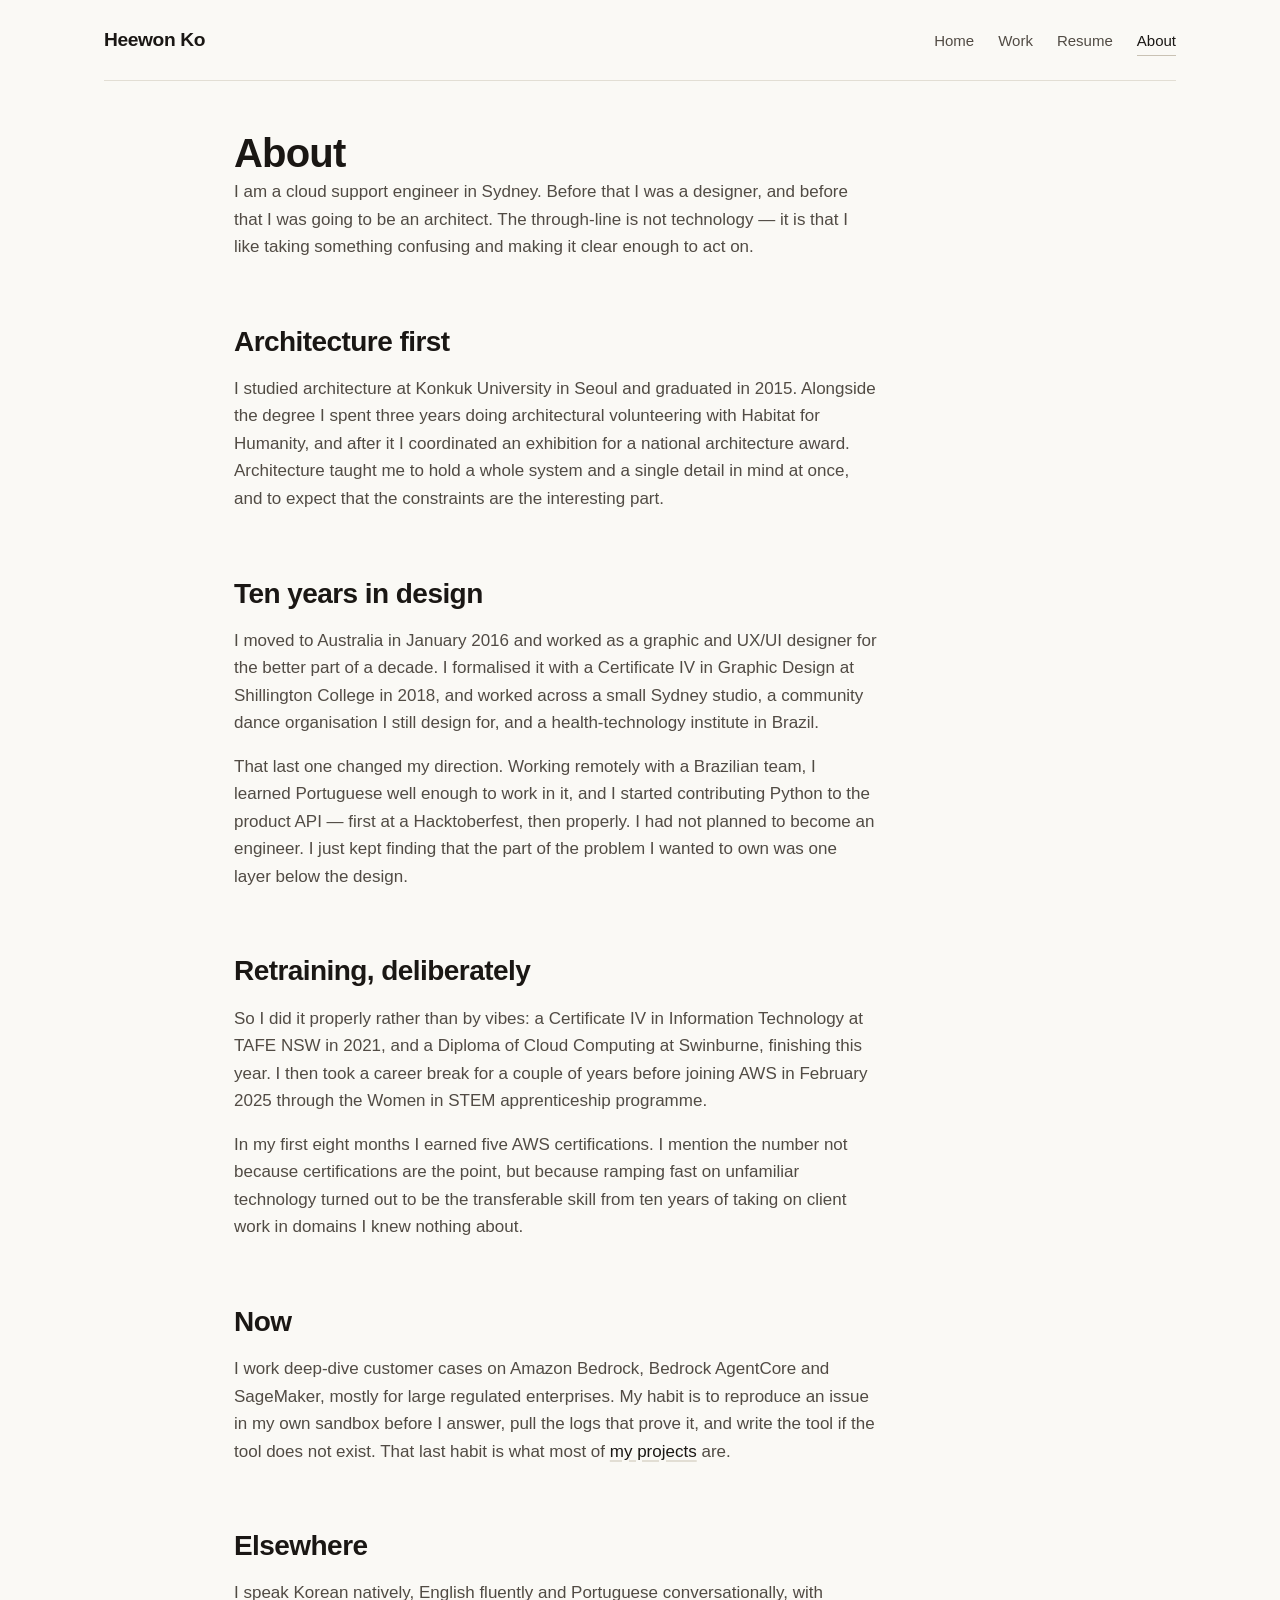
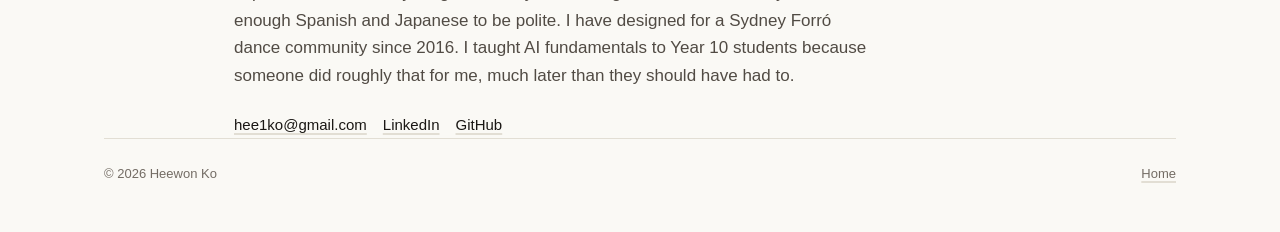
==== about/index.html @ 20b417c7 "Portfolio site: confidentiality gate, design system, first four pages Static site for GitHub Pages. " ====
<!DOCTYPE html>
<html lang="en">
<head>
<meta charset="utf-8">
<meta name="viewport" content="width=device-width, initial-scale=1">
<title>About — Heewon Ko</title>
<meta name="description" content="Architecture, then graphic and UX design across Seoul, Brazil and Sydney, then self-taught Python, then cloud. The long version of a non-linear path.">
<link rel="canonical" href="https://hee1ko.dev/about/">
<link rel="icon" href="/assets/img/favicon.svg" type="image/svg+xml">
<link rel="stylesheet" href="/assets/css/tokens.css">
<link rel="stylesheet" href="/assets/css/site.css">
</head>
<body>
<a class="skip" href="#main">Skip to content</a>

<div class="wrap">
  <header class="site-head">
    <a class="brand" href="/">Heewon&nbsp;Ko</a>
    <nav class="site-nav" aria-label="Main">
      <a href="/">Home</a>
      <a href="/work/">Work</a>
      <a href="/resume/">Resume</a>
      <a href="/about/" aria-current="page">About</a>
    </nav>
  </header>
</div>

<main id="main" class="prose">

  <h1>About</h1>

  <p>
    I am a cloud support engineer in Sydney. Before that I was a designer, and
    before that I was going to be an architect. The through-line is not
    technology — it is that I like taking something confusing and making it
    clear enough to act on.
  </p>

  <h2>Architecture first</h2>
  <p>
    I studied architecture at Konkuk University in Seoul and graduated in 2015.
    Alongside the degree I spent three years doing architectural volunteering
    with Habitat for Humanity, and after it I coordinated an exhibition for a
    national architecture award. Architecture taught me to hold a whole system
    and a single detail in mind at once, and to expect that the constraints are
    the interesting part.
  </p>

  <h2>Ten years in design</h2>
  <p>
    I moved to Australia in January 2016 and worked as a graphic and UX/UI
    designer for the better part of a decade. I formalised it with a Certificate
    IV in Graphic Design at Shillington College in 2018, and worked across a
    small Sydney studio, a community dance organisation I still design for, and
    a health-technology institute in Brazil.
  </p>
  <p>
    That last one changed my direction. Working remotely with a Brazilian team,
    I learned Portuguese well enough to work in it, and I started contributing
    Python to the product API — first at a Hacktoberfest, then properly. I had
    not planned to become an engineer. I just kept finding that the part of the
    problem I wanted to own was one layer below the design.
  </p>

  <h2>Retraining, deliberately</h2>
  <p>
    So I did it properly rather than by vibes: a Certificate IV in Information
    Technology at TAFE NSW in 2021, and a Diploma of Cloud Computing at
    Swinburne, finishing this year. I then took a career break for a couple of
    years before joining AWS in February 2025 through the Women in STEM
    apprenticeship programme.
  </p>
  <p>
    In my first eight months I earned five AWS certifications. I mention the
    number not because certifications are the point, but because ramping fast on
    unfamiliar technology turned out to be the transferable skill from ten years
    of taking on client work in domains I knew nothing about.
  </p>

  <h2>Now</h2>
  <p>
    I work deep-dive customer cases on Amazon Bedrock, Bedrock AgentCore and
    SageMaker, mostly for large regulated enterprises. My habit is to reproduce
    an issue in my own sandbox before I answer, pull the logs that prove it, and
    write the tool if the tool does not exist. That last habit is what most of
    <a href="/work/">my projects</a> are.
  </p>

  <h2>Elsewhere</h2>
  <p>
    I speak Korean natively, English fluently and Portuguese conversationally,
    with enough Spanish and Japanese to be polite. I have designed for a Sydney
    Forró dance community since 2016. I taught AI fundamentals to Year 10
    students because someone did roughly that for me, much later than they
    should have had to.
  </p>

  <ul class="contact">
    <li><a href="mailto:hee1ko@gmail.com">hee1ko@gmail.com</a></li>
    <li><a href="https://www.linkedin.com/in/hee1ko" rel="me">LinkedIn</a></li>
    <li><a href="https://github.com/Hee1ko" rel="me">GitHub</a></li>
  </ul>

</main>

<div class="wrap">
  <footer class="site-foot">
    <span>© 2026 Heewon Ko</span>
    <span><a href="/">Home</a></span>
  </footer>
</div>
</body>
</html>
---- assets/css/tokens.css ----
/* ==========================================================================
   Design tokens. Custom properties only, no selectors, so this can be linked
   ahead of every other sheet.

   One source of truth for the site, the resume, and every slide deck. Contrast
   ratios below are measured against --paper and were verified numerically, not
   estimated. Two colours from the original resume were replaced because they
   fail WCAG AA for body text:

     #c15f3c accent      4.01:1  ->  --hero  #b85536  4.54:1
     #7d7a70 meta text   4.08:1  ->  --ink3  #736c64  4.91:1

   Four greys and exactly one accent. Do not add a second accent.
   ========================================================================== */

:root {
  /* --- surfaces ------------------------------------------------------- */
  --paper: #faf9f5;   /* page ground. warm, never pure white              */
  --card:  #ffffff;   /* raised sheet: resume page, project card, node    */
  --sunk:  #f1f0ec;   /* code chip, callout, inset panel                 */
  --shell: #edece7;   /* screen-only backdrop behind the resume sheet     */

  /* --- ink ------------------------------------------------------------ */
  --ink:   #1a1714;   /* 16.94:1  headings, emphasis                     */
  --ink2:  #514b44;   /*  8.17:1  body text                             */
  --ink3:  #736c64;   /*  4.91:1  meta, captions, dates                 */

  /* --- accent (exactly one) ------------------------------------------- */
  --hero:  #b85536;   /*  4.54:1  terracotta                            */

  /* --- lines ---------------------------------------------------------- */
  --line:  #c9c2b4;   /* diagram strokes, 1.5px                          */
  --rule:  #e2ded4;   /* hairlines, dividers, link underlines            */

  /* --- type ------------------------------------------------------------
     System stack, deliberately. Zero bytes, zero licensing question, and
     it already looks right -- this is the stack the resume shipped with.
     To adopt a webfont later, change --font-display here and nowhere else;
     confirm the licence permits redistributing the files in a public repo,
     which is a stricter test than "free for commercial use".
     -------------------------------------------------------------------- */
  --font-display: -apple-system, BlinkMacSystemFont, "Segoe UI",
                  "Helvetica Neue", Arial, sans-serif;
  --font-body:    -apple-system, BlinkMacSystemFont, "Segoe UI",
                  "Helvetica Neue", Arial, sans-serif;
  --font-mono:    ui-monospace, "SF Mono", SFMono-Regular, Menlo, Monaco,
                  "Courier New", monospace;

  /* type scale */
  --fs-hero: clamp(2.25rem, 6vw, 3.75rem);
  --fs-1:    clamp(1.75rem, 4vw, 2.5rem);
  --fs-2:    clamp(1.35rem, 3vw, 1.75rem);
  --fs-3:    1.2rem;
  --fs-body: 1.0625rem;
  --fs-meta: 0.9375rem;
  --fs-micro: 0.8125rem;

  --lh-head: 1.22;
  --lh-stmt: 1.16;
  --lh-body: 1.62;

  /* --- space ---------------------------------------------------------- */
  --sp-1: 4px;  --sp-2: 8px;  --sp-3: 12px; --sp-4: 16px;
  --sp-5: 24px; --sp-6: 32px; --sp-7: 48px; --sp-8: 64px;
  --sp-9: 96px;

  /* --- measure -------------------------------------------------------- */
  --measure: 68ch;  /* prose column                                       */
  --prose:   860px; /* article width                                      */
  --page:    720px; /* resume sheet, from the original resume.html        */
  --wide:    1120px;

  /* --- shape ---------------------------------------------------------- */
  --radius-sm: 3px;
  --radius:    6px;
  --radius-lg: 8px;
}
---- assets/css/site.css ----
/* ==========================================================================
   Site styles. Uses tokens.css only -- no literal colours below this line.
   Link order: tokens.css, then this. No @import (it serialises requests).
   ========================================================================== */

*, *::before, *::after { box-sizing: border-box; }

html {
  -webkit-text-size-adjust: 100%;
  scroll-behavior: smooth;
}
@media (prefers-reduced-motion: reduce) {
  html { scroll-behavior: auto; }
  *, *::before, *::after { animation: none !important; transition: none !important; }
}

body {
  margin: 0;
  background: var(--paper);
  color: var(--ink2);
  font-family: var(--font-body);
  font-size: var(--fs-body);
  line-height: var(--lh-body);
  -webkit-font-smoothing: antialiased;
}

/* --- skip link: first tab stop, visible only when focused -------------- */
.skip {
  position: absolute; left: -9999px;
  background: var(--ink); color: var(--paper);
  padding: var(--sp-3) var(--sp-4); border-radius: var(--radius);
  z-index: 100;
}
.skip:focus { left: var(--sp-4); top: var(--sp-4); }

:focus-visible {
  outline: 2px solid var(--hero);
  outline-offset: 3px;
  border-radius: var(--radius-sm);
}

/* --- headings ---------------------------------------------------------- */
h1, h2, h3 {
  font-family: var(--font-display);
  color: var(--ink);
  line-height: var(--lh-head);
  letter-spacing: -0.02em;
  margin: 0;
  text-wrap: balance;
}
h1 { font-size: var(--fs-1); }
h2 { font-size: var(--fs-2); margin-top: var(--sp-8); margin-bottom: var(--sp-4); }
h3 { font-size: var(--fs-3); margin-top: var(--sp-6); margin-bottom: var(--sp-2); }

p { margin: 0 0 var(--sp-4); max-width: var(--measure); }
strong { color: var(--ink); font-weight: 650; }

a { color: var(--ink); text-decoration: underline; text-decoration-color: var(--rule);
    text-underline-offset: 3px; text-decoration-thickness: 1.5px; }
a:hover { text-decoration-color: var(--hero); color: var(--hero); }

code, kbd {
  font-family: var(--font-mono);
  font-size: 0.9em;
  background: var(--sunk);
  padding: 1px var(--sp-1);
  border-radius: var(--radius-sm);
}

ul, ol { margin: 0 0 var(--sp-4); padding-left: var(--sp-5); max-width: var(--measure); }
li { margin-bottom: var(--sp-2); }
li::marker { color: var(--line); }

hr { border: 0; border-top: 1px solid var(--rule); margin: var(--sp-7) 0; }

/* --- layout ------------------------------------------------------------ */
.wrap  { max-width: var(--wide);  margin: 0 auto; padding: 0 var(--sp-5); }
.prose { max-width: var(--prose); margin: 0 auto; padding: 0 var(--sp-5); }

main { padding-bottom: var(--sp-9); }

/* --- site header ------------------------------------------------------- */
.site-head {
  display: flex; align-items: baseline; justify-content: space-between;
  gap: var(--sp-5); flex-wrap: wrap;
  padding: var(--sp-5) 0;
  border-bottom: 1px solid var(--rule);
  margin-bottom: var(--sp-7);
}
.site-head .brand {
  font-family: var(--font-display); font-weight: 700; font-size: var(--fs-3);
  color: var(--ink); text-decoration: none; letter-spacing: -0.02em;
}
.site-nav { display: flex; gap: var(--sp-5); flex-wrap: wrap; }
.site-nav a {
  font-size: var(--fs-meta); color: var(--ink2);
  text-decoration: none; padding-bottom: 2px;
  border-bottom: 1.5px solid transparent;
}
.site-nav a:hover { color: var(--hero); border-bottom-color: var(--hero); }
.site-nav a[aria-current="page"] { color: var(--ink); border-bottom-color: var(--line); }

/* --- hero -------------------------------------------------------------- */
.hero { display: grid; grid-template-columns: 1fr auto; gap: var(--sp-7);
        align-items: start; margin-bottom: var(--sp-7); }
.hero h1 { font-size: var(--fs-hero); line-height: var(--lh-stmt);
           letter-spacing: -0.035em; font-weight: 800; }
.hero .lede { font-size: var(--fs-2); color: var(--ink2); line-height: 1.4;
              margin-top: var(--sp-4); max-width: 36ch; text-wrap: pretty; }
.hero .tagline { color: var(--hero); font-weight: 650; font-size: var(--fs-meta);
                 letter-spacing: 0.01em; margin-bottom: var(--sp-3); }
.portrait {
  width: 148px; height: 148px; border-radius: 50%;
  object-fit: cover; border: 1px solid var(--rule);
}
@media (max-width: 640px) {
  .hero { grid-template-columns: 1fr; }
  .portrait { width: 104px; height: 104px; }
}

/* --- cards -------------------------------------------------------------
   max-width:none is load-bearing. The generic `ul` rule above sets
   max-width:68ch for prose lists, which silently collapsed this grid from
   three columns to two -- auto-fit was doing its job against a container
   that was only ~578px wide.
   ---------------------------------------------------------------------- */
.cards {
  display: grid; gap: var(--sp-5);
  grid-template-columns: repeat(auto-fit, minmax(260px, 1fr));
  list-style: none; padding: 0; max-width: none;
}
.card {
  background: var(--card); border: 1px solid var(--rule);
  border-radius: var(--radius-lg); padding: var(--sp-5);
  display: flex; flex-direction: column; gap: var(--sp-3);
}
.card h3 { margin: 0; }
.card h3 a { text-decoration: none; }
.card h3 a:hover { color: var(--hero); }
.card p { margin: 0; font-size: var(--fs-meta); }
.card .meta { color: var(--ink3); font-size: var(--fs-micro); margin: 0; }

.tags { display: flex; flex-wrap: wrap; gap: var(--sp-2); list-style: none; padding: 0; margin: 0; max-width: none; }
.tags li {
  font-family: var(--font-mono); font-size: var(--fs-micro);
  color: var(--ink3); background: var(--sunk);
  padding: 2px var(--sp-2); border-radius: var(--radius-sm); margin: 0;
}

/* --- credential strip -------------------------------------------------- */
.creds { display: flex; flex-wrap: wrap; gap: var(--sp-2) var(--sp-4);
         list-style: none; padding: 0; margin: 0; max-width: none; }
.creds li { font-size: var(--fs-meta); color: var(--ink2); margin: 0; }
.creds li::before { content: "◆"; color: var(--hero); margin-right: var(--sp-2);
                    font-size: 0.7em; vertical-align: 1px; }

/* --- callout ----------------------------------------------------------- */
.note {
  background: var(--sunk); border-left: 2px solid var(--hero);
  border-radius: 0 var(--radius) var(--radius) 0;
  padding: var(--sp-4) var(--sp-5); margin: var(--sp-5) 0;
  max-width: var(--measure);
}
.note :last-child { margin-bottom: 0; }

/* --- contact row ------------------------------------------------------- */
.contact { display: flex; flex-wrap: wrap; gap: var(--sp-4);
           list-style: none; padding: 0; margin: var(--sp-5) 0 0; max-width: none; }
.contact li { margin: 0; font-size: var(--fs-meta); }

/* --- footer ------------------------------------------------------------ */
.site-foot {
  border-top: 1px solid var(--rule);
  padding: var(--sp-5) 0 var(--sp-7);
  color: var(--ink3); font-size: var(--fs-micro);
  display: flex; flex-wrap: wrap; gap: var(--sp-4); justify-content: space-between;
}
.site-foot a { color: var(--ink3); }

/* --- print ------------------------------------------------------------- */
@media print {
  .site-nav, .skip, .site-foot { display: none; }
  body { background: #fff; }
  a { text-decoration: none; }
}
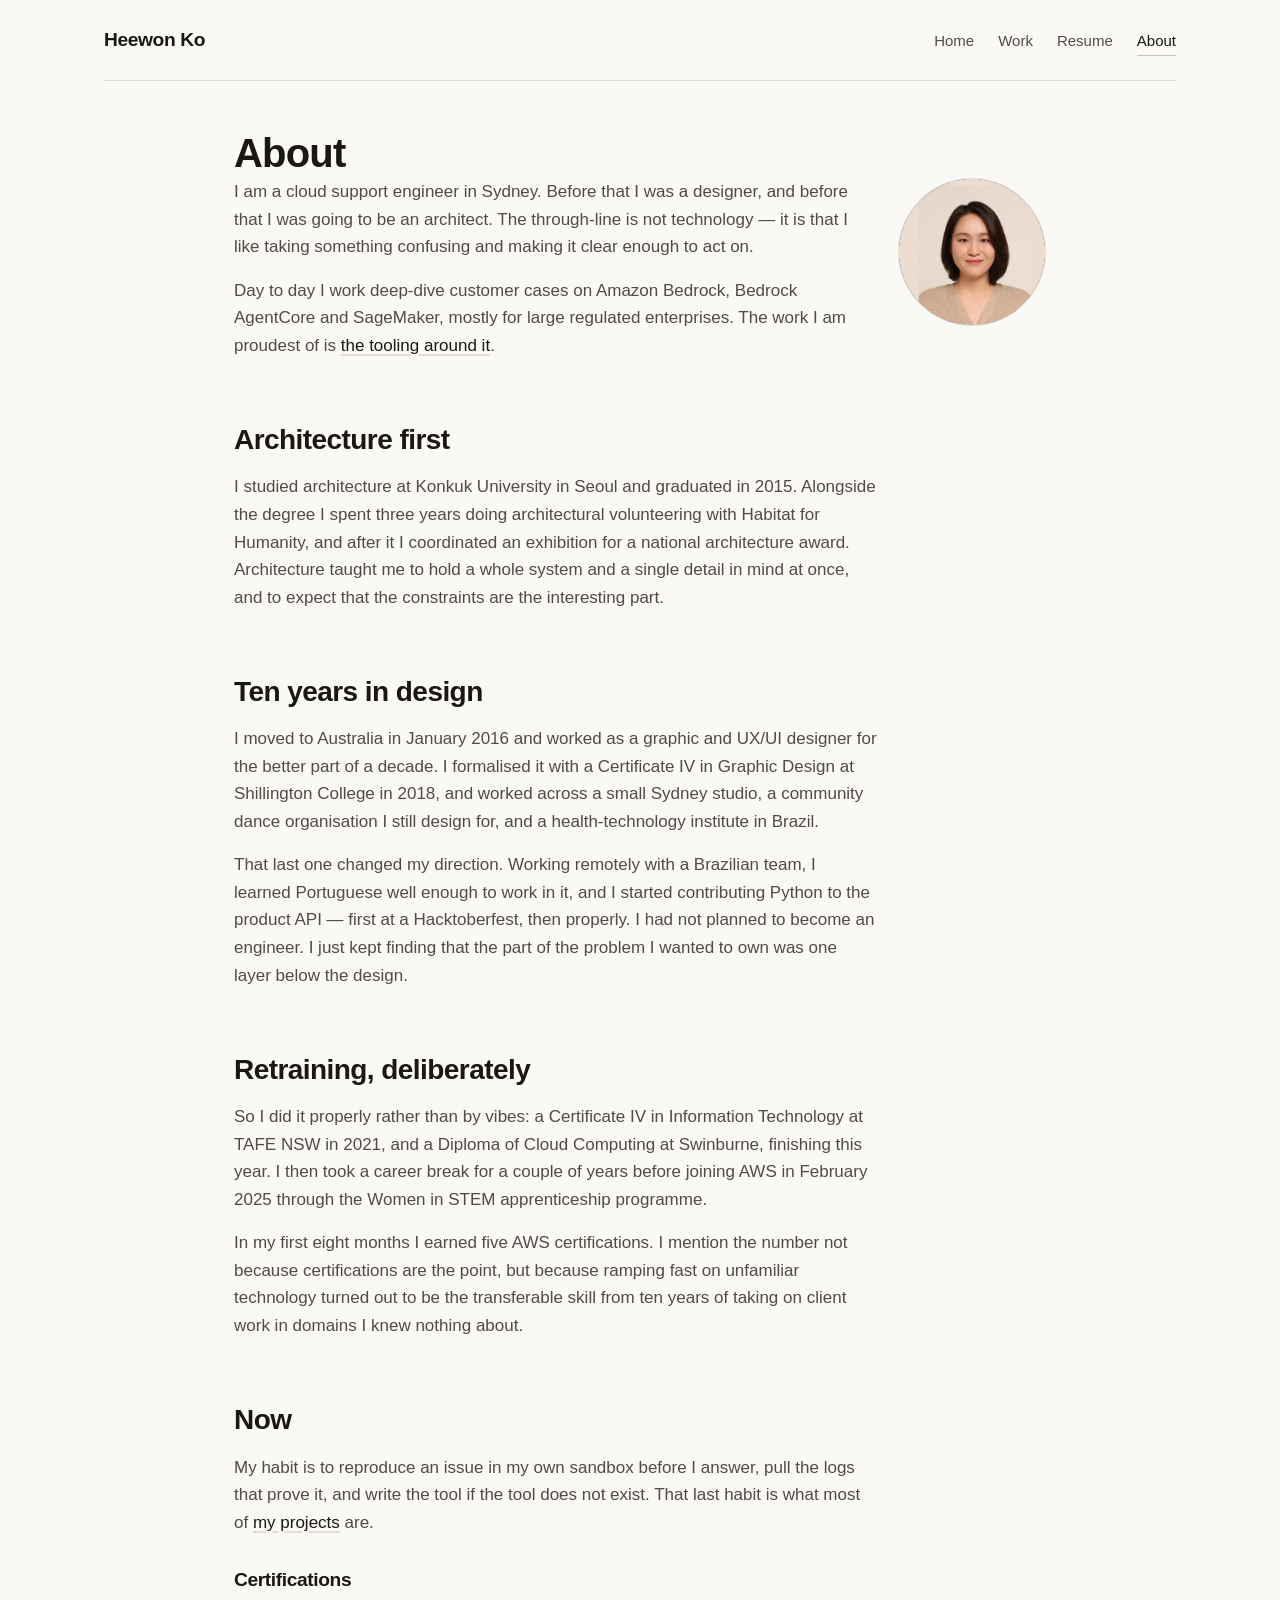
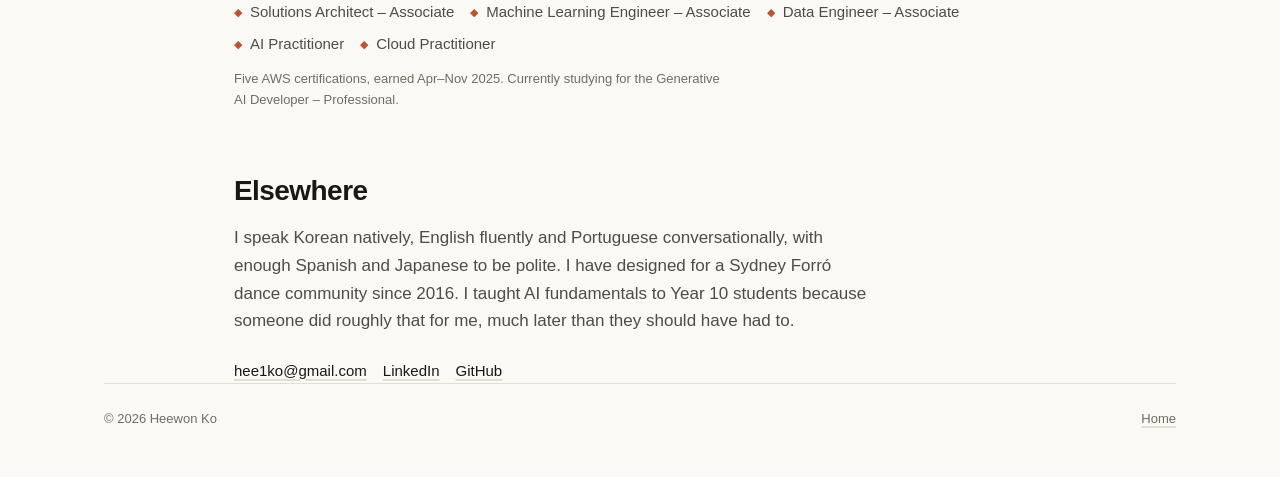
==== commit ff896591: "Replace scrolling home with a one-screen interactive hub Landing page is now a single-viewport hub: " ====
--- a/about/index.html
+++ b/about/index.html
@@ -5,7 +5,7 @@
 <meta name="viewport" content="width=device-width, initial-scale=1">
 <title>About — Heewon Ko</title>
 <meta name="description" content="Architecture, then graphic and UX design across Seoul, Brazil and Sydney, then self-taught Python, then cloud. The long version of a non-linear path.">
-<link rel="canonical" href="https://hee1ko.dev/about/">
+<link rel="canonical" href="https://hee1ko.com/about/">
 <link rel="icon" href="/assets/img/favicon.svg" type="image/svg+xml">
 <link rel="stylesheet" href="/assets/css/tokens.css">
 <link rel="stylesheet" href="/assets/css/site.css">
@@ -29,12 +29,25 @@
 
   <h1>About</h1>
 
-  <p>
-    I am a cloud support engineer in Sydney. Before that I was a designer, and
-    before that I was going to be an architect. The through-line is not
-    technology — it is that I like taking something confusing and making it
-    clear enough to act on.
-  </p>
+  <div class="about-intro">
+    <div>
+      <p>
+        I am a cloud support engineer in Sydney. Before that I was a designer, and
+        before that I was going to be an architect. The through-line is not
+        technology — it is that I like taking something confusing and making it
+        clear enough to act on.
+      </p>
+      <p>
+        Day to day I work deep-dive customer cases on Amazon Bedrock, Bedrock
+        AgentCore and SageMaker, mostly for large regulated enterprises. The work
+        I am proudest of is <a href="/work/">the tooling around it</a>.
+      </p>
+    </div>
+    <picture>
+      <source srcset="/assets/img/headshot.webp" type="image/webp">
+      <img class="portrait" src="/assets/img/headshot.png" alt="Heewon Ko" width="148" height="148">
+    </picture>
+  </div>
 
   <h2>Architecture first</h2>
   <p>
@@ -79,11 +92,22 @@
 
   <h2>Now</h2>
   <p>
-    I work deep-dive customer cases on Amazon Bedrock, Bedrock AgentCore and
-    SageMaker, mostly for large regulated enterprises. My habit is to reproduce
-    an issue in my own sandbox before I answer, pull the logs that prove it, and
-    write the tool if the tool does not exist. That last habit is what most of
-    <a href="/work/">my projects</a> are.
+    My habit is to reproduce an issue in my own sandbox before I answer, pull the
+    logs that prove it, and write the tool if the tool does not exist. That last
+    habit is what most of <a href="/work/">my projects</a> are.
+  </p>
+
+  <h3>Certifications</h3>
+  <ul class="creds">
+    <li>Solutions Architect – Associate</li>
+    <li>Machine Learning Engineer – Associate</li>
+    <li>Data Engineer – Associate</li>
+    <li>AI Practitioner</li>
+    <li>Cloud Practitioner</li>
+  </ul>
+  <p style="color:var(--ink3);font-size:var(--fs-micro);margin-top:var(--sp-3)">
+    Five AWS certifications, earned Apr–Nov 2025. Currently studying for the
+    Generative AI Developer – Professional.
   </p>
 
   <h2>Elsewhere</h2>
--- a/assets/css/site.css
+++ b/assets/css/site.css
@@ -154,6 +154,39 @@
 .creds li::before { content: "◆"; color: var(--hero); margin-right: var(--sp-2);
                     font-size: 0.7em; vertical-align: 1px; }
 
+/* --- about intro: prose left, portrait right ---------------------------- */
+.about-intro {
+  display: grid; grid-template-columns: 1fr auto; gap: var(--sp-6);
+  align-items: start; margin-bottom: var(--sp-5);
+}
+.about-intro p:last-child { margin-bottom: 0; }
+@media (max-width: 640px) {
+  .about-intro { grid-template-columns: 1fr; }
+}
+
+/* --- project page ------------------------------------------------------- */
+.proj-lede { font-size: var(--fs-2); color: var(--ink2); line-height: 1.4;
+             margin: var(--sp-4) 0 var(--sp-5); max-width: 46ch; text-wrap: pretty; }
+.proj-meta {
+  display: grid; gap: var(--sp-3) var(--sp-5);
+  grid-template-columns: repeat(auto-fit, minmax(160px, 1fr));
+  border-top: 1px solid var(--rule); border-bottom: 1px solid var(--rule);
+  padding: var(--sp-4) 0; margin: 0 0 var(--sp-7); max-width: none;
+  list-style: none;
+}
+.proj-meta div { margin: 0; }
+.proj-meta dt, .proj-meta .k {
+  font-family: var(--font-mono); font-size: var(--fs-micro);
+  color: var(--ink3); text-transform: uppercase; letter-spacing: 0.06em;
+  margin-bottom: 2px;
+}
+.proj-meta dd, .proj-meta .v { margin: 0; font-size: var(--fs-meta); color: var(--ink2); }
+
+/* Definition list used for tradeoffs: claim, then consequence. */
+.tradeoffs { margin: 0 0 var(--sp-5); max-width: var(--measure); }
+.tradeoffs dt { color: var(--ink); font-weight: 650; margin-top: var(--sp-4); }
+.tradeoffs dd { margin: var(--sp-1) 0 0; }
+
 /* --- callout ----------------------------------------------------------- */
 .note {
   background: var(--sunk); border-left: 2px solid var(--hero);
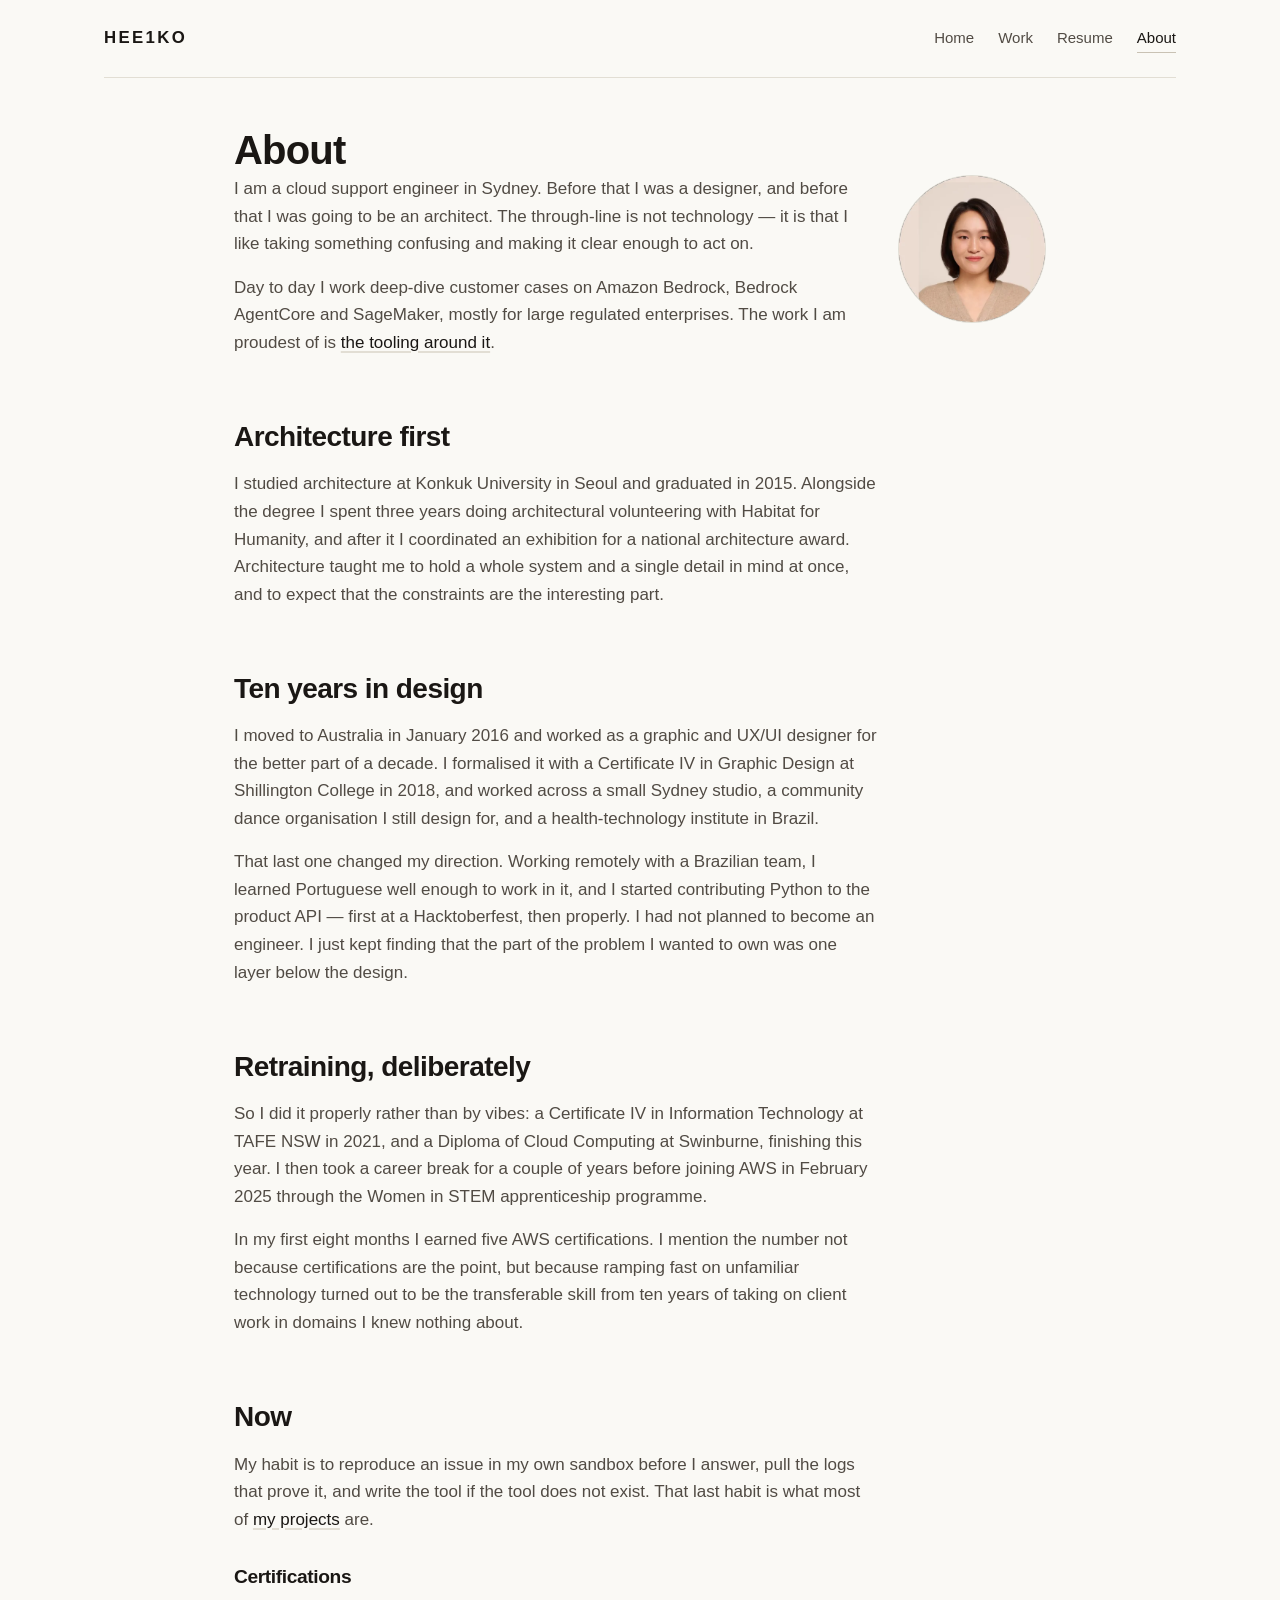
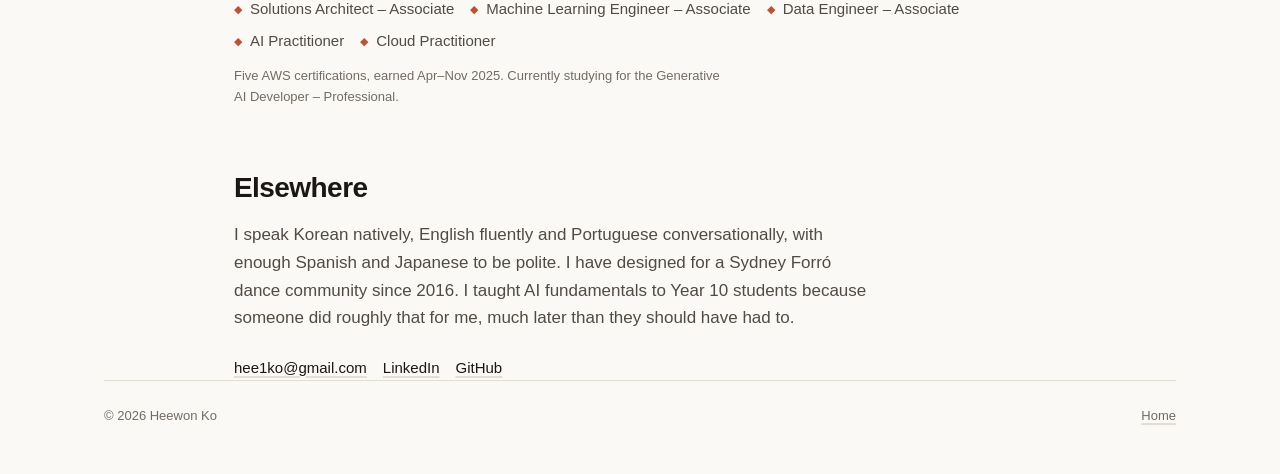
==== commit dedcdb87: "Wordmark: HEE1KO Uses the handle that is already consistent across email, GitHub and LinkedIn.  Scop" ====
--- a/about/index.html
+++ b/about/index.html
@@ -15,7 +15,7 @@
 
 <div class="wrap">
   <header class="site-head">
-    <a class="brand" href="/">Heewon&nbsp;Ko</a>
+    <a class="brand" href="/" aria-label="Heewon Ko — home">HEE1KO</a>
     <nav class="site-nav" aria-label="Main">
       <a href="/">Home</a>
       <a href="/work/">Work</a>
--- a/assets/css/site.css
+++ b/assets/css/site.css
@@ -88,9 +88,13 @@
   margin-bottom: var(--sp-7);
 }
 .site-head .brand {
-  font-family: var(--font-display); font-weight: 700; font-size: var(--fs-3);
-  color: var(--ink); text-decoration: none; letter-spacing: -0.02em;
-}
+  font-family: var(--font-display); font-weight: 700; font-size: 1.05rem;
+  color: var(--ink); text-decoration: none;
+  /* Positive tracking: see the note on .hub-name in hub.css. Keep these two
+     rules in sync -- it is the same wordmark. */
+  letter-spacing: 0.14em;
+}
+.site-head .brand:hover { color: var(--hero); }
 .site-nav { display: flex; gap: var(--sp-5); flex-wrap: wrap; }
 .site-nav a {
   font-size: var(--fs-meta); color: var(--ink2);
